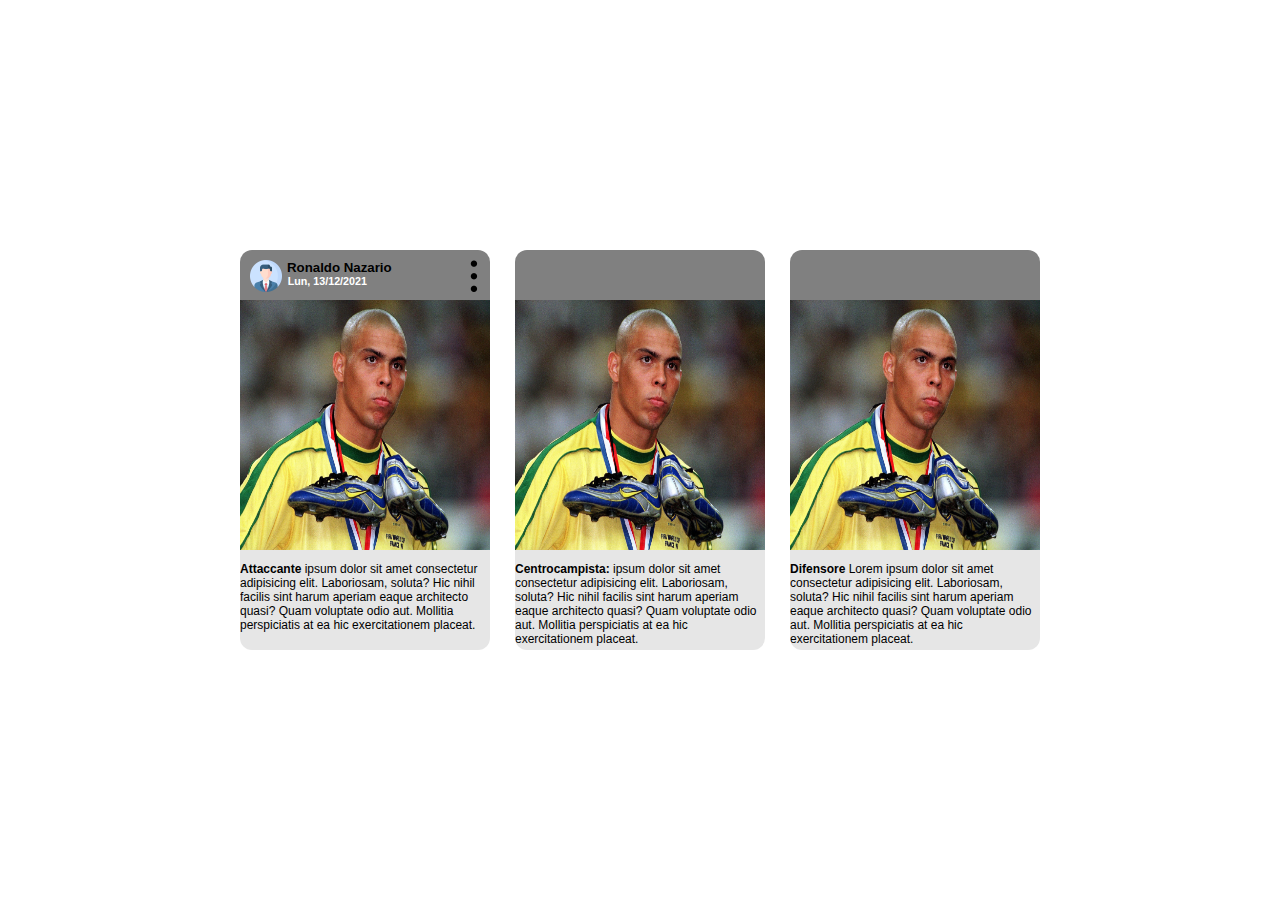
==== index.html @ 7d075323 "completamento carta" ====
<!DOCTYPE html>
<html lang="en">
  <head>
    <meta charset="UTF-8" />
    <meta http-equiv="X-UA-Compatible" content="IE=edge" />
    <meta name="viewport" content="width=device-width, initial-scale=1.0" />
    <title>Document</title>
    <link rel="stylesheet" href="style.css" />
  </head>
  <body>
    <div class="card-container">
      <div class="card1">
        <div class="card-header">
          <img
            class="icon"
            src="profile.png"
            alt="profile"
            width="32px"
            height="32px"
          />
          <h5>Ronaldo Nazario</h5>
          <h6>Lun, 13/12/2021</h6>
          <img
            class="option"
            src="option-12.png"
            alt="option"
            width="32px"
            height="32px"
          />
        </div>
        <div class="card-image">
          <img
            src="ronaldo.jpg"
            alt="card.image"
            width="250px"
            height="250px"
          />
        </div>
        <div class="card-footer">
          <p>
            <span>Attaccante</span> ipsum dolor sit amet consectetur adipisicing
            elit. Laboriosam, soluta? Hic nihil facilis sint harum aperiam eaque
            architecto quasi? Quam voluptate odio aut. Mollitia perspiciatis at
            ea hic exercitationem placeat.
          </p>
        </div>
      </div>
      <div class="card2">
        <div class="card-header"></div>
        <div class="card-image">
          <img
            src="ronaldo.jpg"
            alt="card.image"
            width="250px"
            height="250px "
          />
        </div>
        <div class="card-footer">
          <p>
            <span>Centrocampista: </span> ipsum dolor sit amet consectetur
            adipisicing elit. Laboriosam, soluta? Hic nihil facilis sint harum
            aperiam eaque architecto quasi? Quam voluptate odio aut. Mollitia
            perspiciatis at ea hic exercitationem placeat.
          </p>
        </div>
      </div>
      <div class="card3">
        <div class="card-header"></div>
        <div class="card-image">
          <img
            src="ronaldo.jpg"
            alt="card.image"
            width="250px"
            height="250px"
          />
        </div>
        <div class="card-footer">
          <p>
            <span>Difensore </span>Lorem ipsum dolor sit amet consectetur
            adipisicing elit. Laboriosam, soluta? Hic nihil facilis sint harum
            aperiam eaque architecto quasi? Quam voluptate odio aut. Mollitia
            perspiciatis at ea hic exercitationem placeat.
          </p>
        </div>
      </div>
    </div>
  </body>
</html>
---- style.css ----
html {
  font-family: sans-serif;
}
.card-container {
  display: flex;
  background-color: rgb(255, 255, 255);
  justify-content: center;
  align-items: center;
  gap: 25px;
  position: fixed;
  top: 0;
  left: 0;
  width: 100%;
  height: 100%;
}
.card1 {
  width: 250px;
  height: 400px;
  border-radius: 15px;
}
.card2 {
  width: 250px;
  height: 400px;
  border-radius: 15px;
}
.card3 {
  width: 250px;
  height: 400px;

  border-radius: 15px;
}

.card-header {
  display: flex;
  align-items: flex-start;
  width: 100%;
  height: 50px;
  background-color: grey;
  border-top-left-radius: 12px;
  border-top-right-radius: 12px;
}

.card-image {
  width: 100%;
  height: 250px;
}
.card-footer {
  background-color: rgb(230, 230, 230);
  overflow: hidden;
  height: 100px;
  border-bottom-left-radius: 12px;
  border-bottom-right-radius: 12px;
  font-size: 12px;
}
.card-container .card1 .card-header .icon {
  margin-top: 10px;
  margin-left: 10px;
}
.card-container .card1 .card-header h5 {
  top: 0;
  margin-top: 10px;
  margin-left: 5px;
}
.card-container .card1 .card-header h6 {
  margin-bottom: 10px;
  margin-left: -104px;
  color: white;
}
.card-container .card1 .card-header .option {
  margin-top: 10px;
  margin-left: 90px;
}
span {
  font-weight: bold;
}

@media screen and (max-width: 768px) {
  .card-container {
    flex-wrap: wrap;
  }
}
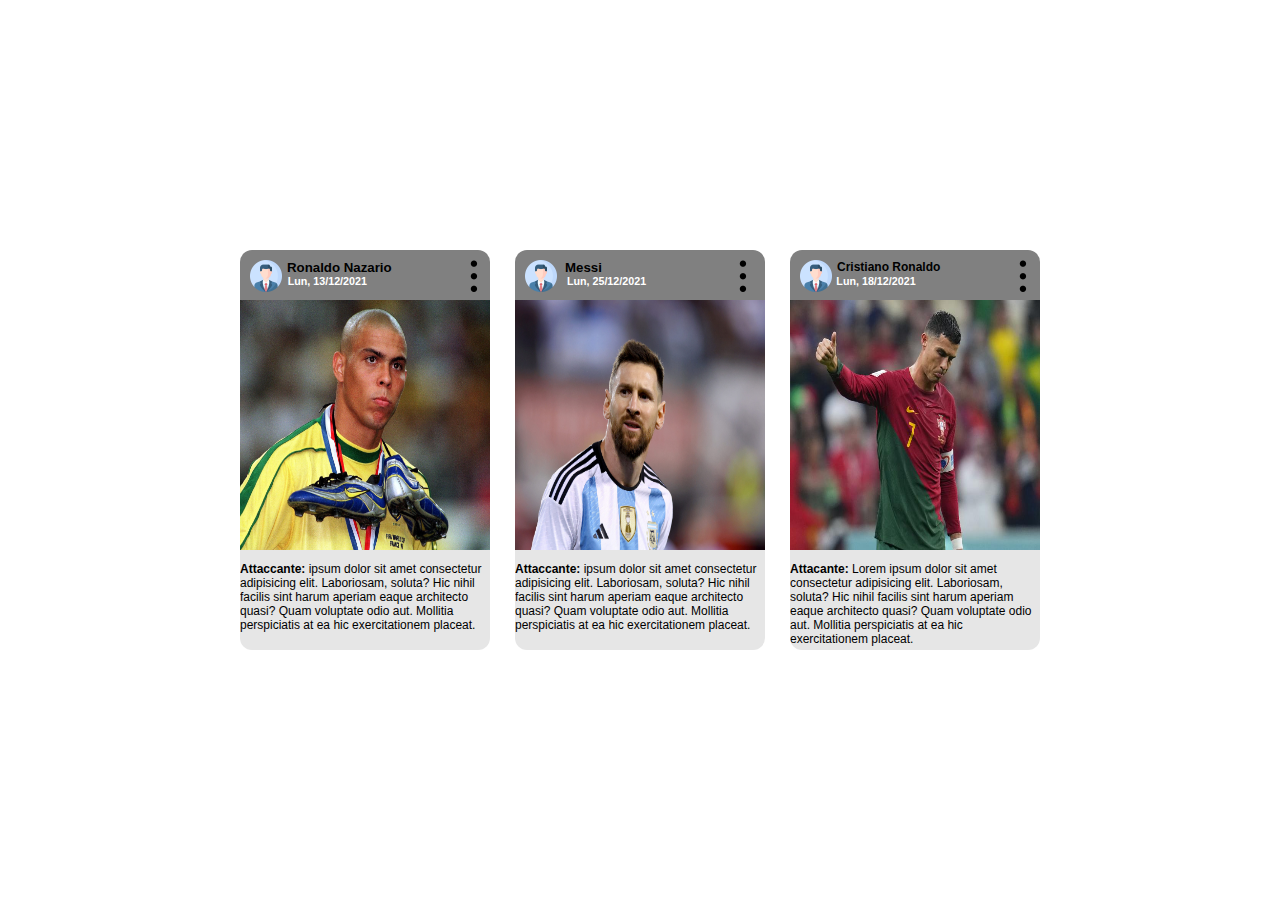
==== commit bbaccfca: "terminazione carte" ====
--- a/index.html
+++ b/index.html
@@ -13,7 +13,7 @@
         <div class="card-header">
           <img
             class="icon"
-            src="profile.png"
+            src="images/profile.png"
             alt="profile"
             width="32px"
             height="32px"
@@ -22,7 +22,7 @@
           <h6>Lun, 13/12/2021</h6>
           <img
             class="option"
-            src="option-12.png"
+            src="images/option-12.png"
             alt="option"
             width="32px"
             height="32px"
@@ -30,7 +30,7 @@
         </div>
         <div class="card-image">
           <img
-            src="ronaldo.jpg"
+            src="images/ronaldo.jpg"
             alt="card.image"
             width="250px"
             height="250px"
@@ -38,18 +38,35 @@
         </div>
         <div class="card-footer">
           <p>
-            <span>Attaccante</span> ipsum dolor sit amet consectetur adipisicing
-            elit. Laboriosam, soluta? Hic nihil facilis sint harum aperiam eaque
-            architecto quasi? Quam voluptate odio aut. Mollitia perspiciatis at
-            ea hic exercitationem placeat.
+            <span>Attaccante: </span> ipsum dolor sit amet consectetur
+            adipisicing elit. Laboriosam, soluta? Hic nihil facilis sint harum
+            aperiam eaque architecto quasi? Quam voluptate odio aut. Mollitia
+            perspiciatis at ea hic exercitationem placeat.
           </p>
         </div>
       </div>
       <div class="card2">
-        <div class="card-header"></div>
+        <div class="card-header">
+          <img
+            class="icon"
+            src="images/profile.png"
+            alt="profile"
+            width="32px"
+            height="32px"
+          />
+          <h5>Messi</h5>
+          <h6>Lun, 25/12/2021</h6>
+          <img
+            class="option"
+            src="images/option-12.png"
+            alt="option"
+            width="32px"
+            height="32px"
+          />
+        </div>
         <div class="card-image">
           <img
-            src="ronaldo.jpg"
+            src="images/messi.jpg"
             alt="card.image"
             width="250px"
             height="250px "
@@ -57,7 +74,7 @@
         </div>
         <div class="card-footer">
           <p>
-            <span>Centrocampista: </span> ipsum dolor sit amet consectetur
+            <span>Attaccante: </span> ipsum dolor sit amet consectetur
             adipisicing elit. Laboriosam, soluta? Hic nihil facilis sint harum
             aperiam eaque architecto quasi? Quam voluptate odio aut. Mollitia
             perspiciatis at ea hic exercitationem placeat.
@@ -65,10 +82,27 @@
         </div>
       </div>
       <div class="card3">
-        <div class="card-header"></div>
+        <div class="card-header">
+          <img
+            class="icon"
+            src="images/profile.png"
+            alt="profile"
+            width="32px"
+            height="32px"
+          />
+          <h5>Cristiano Ronaldo</h5>
+          <h6>Lun, 18/12/2021</h6>
+          <img
+            class="option"
+            src="images/option-12.png"
+            alt="option"
+            width="32px"
+            height="32px"
+          />
+        </div>
         <div class="card-image">
           <img
-            src="ronaldo.jpg"
+            src="images/ronaldo.jpeg"
             alt="card.image"
             width="250px"
             height="250px"
@@ -76,7 +110,7 @@
         </div>
         <div class="card-footer">
           <p>
-            <span>Difensore </span>Lorem ipsum dolor sit amet consectetur
+            <span>Attacante: </span>Lorem ipsum dolor sit amet consectetur
             adipisicing elit. Laboriosam, soluta? Hic nihil facilis sint harum
             aperiam eaque architecto quasi? Quam voluptate odio aut. Mollitia
             perspiciatis at ea hic exercitationem placeat.
--- a/style.css
+++ b/style.css
@@ -70,12 +70,62 @@
   margin-top: 10px;
   margin-left: 90px;
 }
+.card-container .card2 .card-header .icon {
+  margin-top: 10px;
+  margin-left: 10px;
+}
+.card-container .card2 .card-header h5 {
+  top: 0;
+  margin-top: 10px;
+  margin-left: 8px;
+}
+.card-container .card2 .card-header h6 {
+  margin-bottom: 10px;
+  margin-left: -35px;
+  color: white;
+}
+.card-container .card2 .card-header .option {
+  margin-top: 10px;
+  padding-left: 80px;
+}
+.card-container .card3 .card-header .icon {
+  margin-top: 10px;
+  margin-left: 10px;
+}
+.card-container .card3 .card-header h5 {
+  top: 0;
+  margin-top: 10px;
+  margin-left: 5px;
+  font-size: 12px;
+}
+.card-container .card3 .card-header h6 {
+  margin-bottom: 10px;
+  margin-left: -104px;
+  color: white;
+}
+.card-container .card3 .card-header .option {
+  margin-top: 10px;
+  margin-left: 90px;
+}
 span {
   font-weight: bold;
 }
 
-@media screen and (max-width: 768px) {
+@media screen and (min-width: 375px) and (max-width: 768px) {
   .card-container {
-    flex-wrap: wrap;
+    display: grid;
+    grid-template-columns: 1fr 1fr;
+    justify-items: center;
+    align-items: center;
+    overflow: scroll;
   }
 }
+@media screen and (max-width: 375px) {
+  .card-container {
+    display: grid;
+    grid-template-columns: 1fr;
+    justify-items: center;
+    overflow: scroll;
+    align-items: center;
+  }
+}
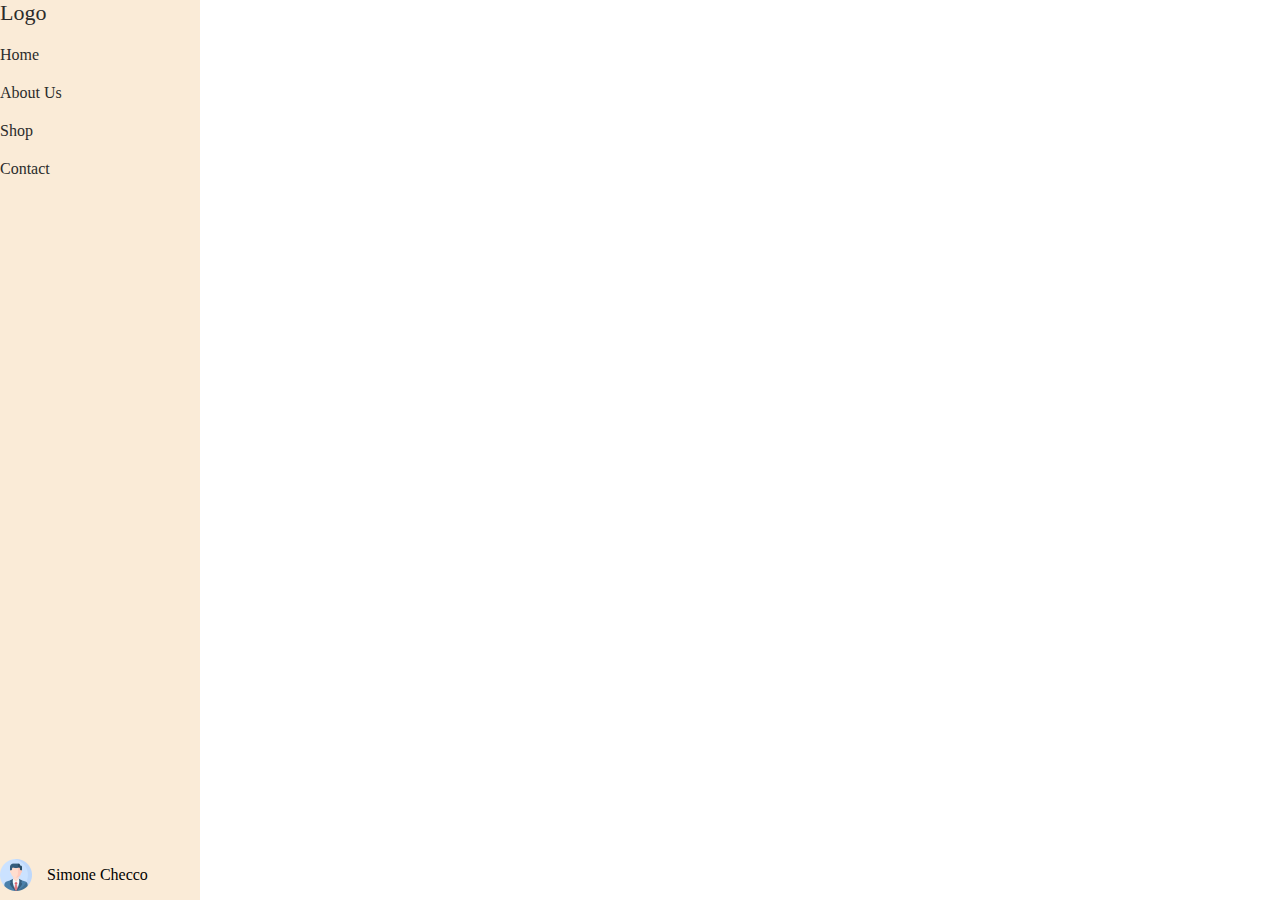
==== commit 41e60c91: "esercizio flexbox" ====
--- a/index.html
+++ b/index.html
@@ -2,120 +2,24 @@
 <html lang="en">
   <head>
     <meta charset="UTF-8" />
-    <meta http-equiv="X-UA-Compatible" content="IE=edge" />
-    <meta name="viewport" content="width=device-width, initial-scale=1.0" />
-    <title>Document</title>
+    <meta
+      name="viewport"
+      content="width=device-width, user-scalable=no, initial-scale=1.0, maximum-scale=1.0, minimum-scale=1.0"
+    />
+    <meta http-equiv="X-UA-Compatible" content="ie=edge" />
     <link rel="stylesheet" href="style.css" />
+    <title>CSS Lessons</title>
   </head>
   <body>
-    <div class="card-container">
-      <div class="card1">
-        <div class="card-header">
-          <img
-            class="icon"
-            src="images/profile.png"
-            alt="profile"
-            width="32px"
-            height="32px"
-          />
-          <h5>Ronaldo Nazario</h5>
-          <h6>Lun, 13/12/2021</h6>
-          <img
-            class="option"
-            src="images/option-12.png"
-            alt="option"
-            width="32px"
-            height="32px"
-          />
-        </div>
-        <div class="card-image">
-          <img
-            src="images/ronaldo.jpg"
-            alt="card.image"
-            width="250px"
-            height="250px"
-          />
-        </div>
-        <div class="card-footer">
-          <p>
-            <span>Attaccante: </span> ipsum dolor sit amet consectetur
-            adipisicing elit. Laboriosam, soluta? Hic nihil facilis sint harum
-            aperiam eaque architecto quasi? Quam voluptate odio aut. Mollitia
-            perspiciatis at ea hic exercitationem placeat.
-          </p>
-        </div>
-      </div>
-      <div class="card2">
-        <div class="card-header">
-          <img
-            class="icon"
-            src="images/profile.png"
-            alt="profile"
-            width="32px"
-            height="32px"
-          />
-          <h5>Messi</h5>
-          <h6>Lun, 25/12/2021</h6>
-          <img
-            class="option"
-            src="images/option-12.png"
-            alt="option"
-            width="32px"
-            height="32px"
-          />
-        </div>
-        <div class="card-image">
-          <img
-            src="images/messi.jpg"
-            alt="card.image"
-            width="250px"
-            height="250px "
-          />
-        </div>
-        <div class="card-footer">
-          <p>
-            <span>Attaccante: </span> ipsum dolor sit amet consectetur
-            adipisicing elit. Laboriosam, soluta? Hic nihil facilis sint harum
-            aperiam eaque architecto quasi? Quam voluptate odio aut. Mollitia
-            perspiciatis at ea hic exercitationem placeat.
-          </p>
-        </div>
-      </div>
-      <div class="card3">
-        <div class="card-header">
-          <img
-            class="icon"
-            src="images/profile.png"
-            alt="profile"
-            width="32px"
-            height="32px"
-          />
-          <h5>Cristiano Ronaldo</h5>
-          <h6>Lun, 18/12/2021</h6>
-          <img
-            class="option"
-            src="images/option-12.png"
-            alt="option"
-            width="32px"
-            height="32px"
-          />
-        </div>
-        <div class="card-image">
-          <img
-            src="images/ronaldo.jpeg"
-            alt="card.image"
-            width="250px"
-            height="250px"
-          />
-        </div>
-        <div class="card-footer">
-          <p>
-            <span>Attacante: </span>Lorem ipsum dolor sit amet consectetur
-            adipisicing elit. Laboriosam, soluta? Hic nihil facilis sint harum
-            aperiam eaque architecto quasi? Quam voluptate odio aut. Mollitia
-            perspiciatis at ea hic exercitationem placeat.
-          </p>
-        </div>
+    <div class="container">
+      <a href="#" class="logo">Logo</a>
+      <a href="#" class="link">Home</a>
+      <a href="#" class="link">About Us</a>
+      <a href="#" class="link">Shop</a>
+      <a href="#" class="link">Contact</a>
+      <div class="avatar">
+        <img src="profile.png" alt="icon profile" width="32" height="32" />
+        <p>Simone Checco</p>
       </div>
     </div>
   </body>
--- a/style.css
+++ b/style.css
@@ -1,131 +1,34 @@
-html {
-  font-family: sans-serif;
-}
-.card-container {
+.container {
   display: flex;
-  background-color: rgb(255, 255, 255);
-  justify-content: center;
-  align-items: center;
-  gap: 25px;
+  flex-direction: column;
+  justify-content: flex-start;
+  gap: 20px 20px;
+  background-color: antiquewhite;
+  width: 200px;
+  height: 100%;
   position: fixed;
   top: 0;
   left: 0;
-  width: 100%;
+}
+.logo {
+  font-size: 22px;
+}
+.container a {
+  text-decoration: none;
+  color: #2b2b2b;
+}
+
+.container .link:hover {
+  color: #2b2bb2;
+  transition: 0.3s;
+}
+
+.container .avatar {
+  display: flex;
+  align-items: center;
+  flex-wrap: wrap;
+  column-gap: 15px;
+  flex-direction: row;
+  align-content: flex-end;
   height: 100%;
 }
-.card1 {
-  width: 250px;
-  height: 400px;
-  border-radius: 15px;
-}
-.card2 {
-  width: 250px;
-  height: 400px;
-  border-radius: 15px;
-}
-.card3 {
-  width: 250px;
-  height: 400px;
-
-  border-radius: 15px;
-}
-
-.card-header {
-  display: flex;
-  align-items: flex-start;
-  width: 100%;
-  height: 50px;
-  background-color: grey;
-  border-top-left-radius: 12px;
-  border-top-right-radius: 12px;
-}
-
-.card-image {
-  width: 100%;
-  height: 250px;
-}
-.card-footer {
-  background-color: rgb(230, 230, 230);
-  overflow: hidden;
-  height: 100px;
-  border-bottom-left-radius: 12px;
-  border-bottom-right-radius: 12px;
-  font-size: 12px;
-}
-.card-container .card1 .card-header .icon {
-  margin-top: 10px;
-  margin-left: 10px;
-}
-.card-container .card1 .card-header h5 {
-  top: 0;
-  margin-top: 10px;
-  margin-left: 5px;
-}
-.card-container .card1 .card-header h6 {
-  margin-bottom: 10px;
-  margin-left: -104px;
-  color: white;
-}
-.card-container .card1 .card-header .option {
-  margin-top: 10px;
-  margin-left: 90px;
-}
-.card-container .card2 .card-header .icon {
-  margin-top: 10px;
-  margin-left: 10px;
-}
-.card-container .card2 .card-header h5 {
-  top: 0;
-  margin-top: 10px;
-  margin-left: 8px;
-}
-.card-container .card2 .card-header h6 {
-  margin-bottom: 10px;
-  margin-left: -35px;
-  color: white;
-}
-.card-container .card2 .card-header .option {
-  margin-top: 10px;
-  padding-left: 80px;
-}
-.card-container .card3 .card-header .icon {
-  margin-top: 10px;
-  margin-left: 10px;
-}
-.card-container .card3 .card-header h5 {
-  top: 0;
-  margin-top: 10px;
-  margin-left: 5px;
-  font-size: 12px;
-}
-.card-container .card3 .card-header h6 {
-  margin-bottom: 10px;
-  margin-left: -104px;
-  color: white;
-}
-.card-container .card3 .card-header .option {
-  margin-top: 10px;
-  margin-left: 90px;
-}
-span {
-  font-weight: bold;
-}
-
-@media screen and (min-width: 375px) and (max-width: 768px) {
-  .card-container {
-    display: grid;
-    grid-template-columns: 1fr 1fr;
-    justify-items: center;
-    align-items: center;
-    overflow: scroll;
-  }
-}
-@media screen and (max-width: 375px) {
-  .card-container {
-    display: grid;
-    grid-template-columns: 1fr;
-    justify-items: center;
-    overflow: scroll;
-    align-items: center;
-  }
-}
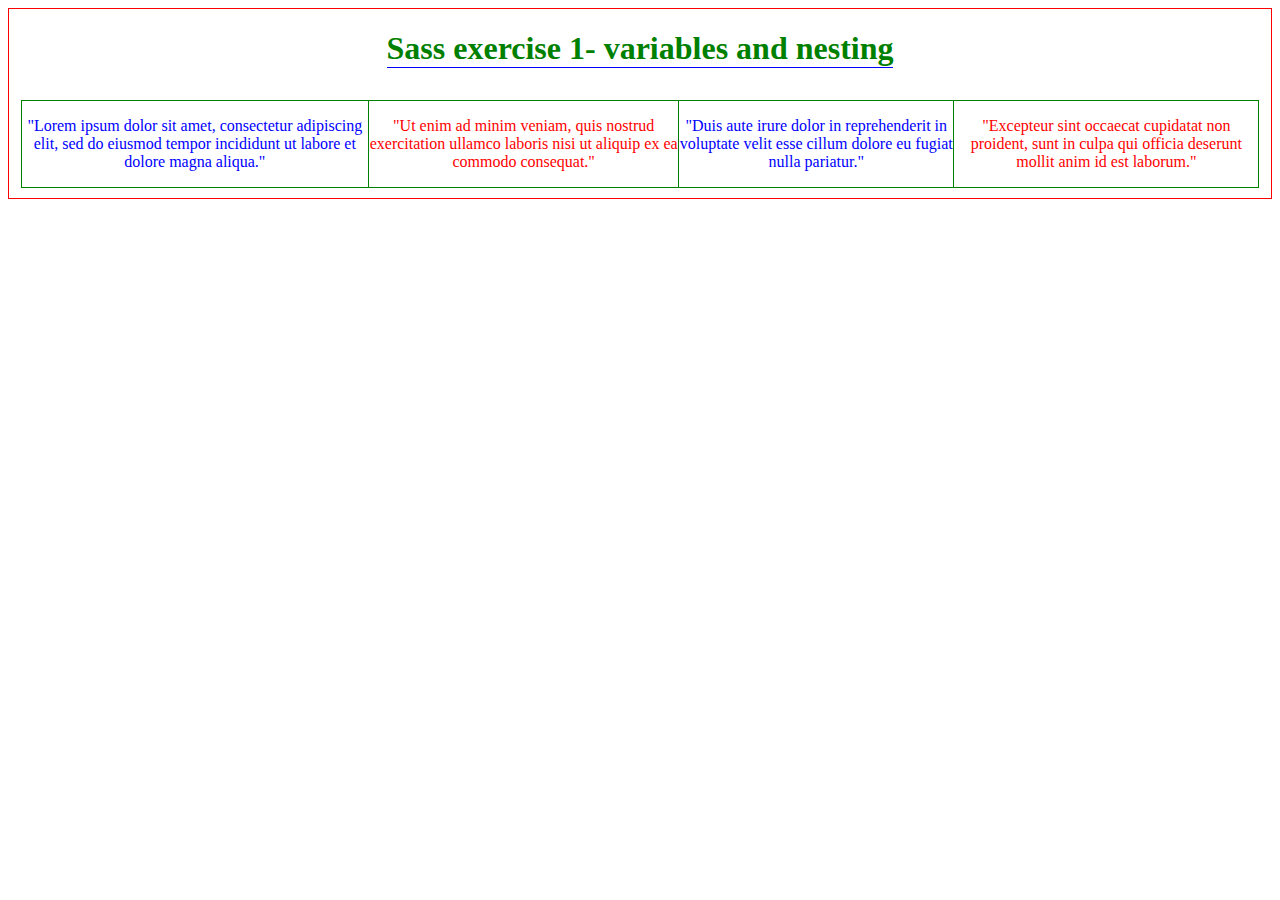
==== commit bd82b788: "esercizio 1 scsss" ====
--- a/index.html
+++ b/index.html
@@ -1,26 +1,39 @@
 <!DOCTYPE html>
-<html lang="en">
+<html>
   <head>
-    <meta charset="UTF-8" />
-    <meta
-      name="viewport"
-      content="width=device-width, user-scalable=no, initial-scale=1.0, maximum-scale=1.0, minimum-scale=1.0"
-    />
-    <meta http-equiv="X-UA-Compatible" content="ie=edge" />
-    <link rel="stylesheet" href="style.css" />
-    <title>CSS Lessons</title>
+    <title>Sass exercise 1- variables and nesting</title>
+    <link rel="stylesheet" href="./style.css" />
   </head>
   <body>
     <div class="container">
-      <a href="#" class="logo">Logo</a>
-      <a href="#" class="link">Home</a>
-      <a href="#" class="link">About Us</a>
-      <a href="#" class="link">Shop</a>
-      <a href="#" class="link">Contact</a>
-      <div class="avatar">
-        <img src="profile.png" alt="icon profile" width="32" height="32" />
-        <p>Simone Checco</p>
-      </div>
+      <h1>Sass exercise 1- variables and nesting</h1>
+      <section>
+        <article class="not-last">
+          <p class="blue">
+            "Lorem ipsum dolor sit amet, consectetur adipiscing elit, sed do
+            eiusmod tempor incididunt ut labore et dolore magna aliqua."
+          </p>
+        </article>
+        <article class="not-last">
+          <p class="red">
+            "Ut enim ad minim veniam, quis nostrud exercitation ullamco laboris
+            nisi ut aliquip ex ea commodo consequat."
+          </p>
+        </article>
+        <article class="not-last">
+          <p class="blue">
+            "Duis aute irure dolor in reprehenderit in voluptate velit esse
+            cillum dolore eu fugiat nulla pariatur."
+          </p>
+        </article>
+        <article class="last">
+          <p class="red">
+            "Excepteur sint occaecat cupidatat non proident, sunt in culpa qui
+            officia deserunt mollit anim id est laborum."
+          </p>
+        </article>
+      </section>
+      <div></div>
     </div>
   </body>
 </html>
--- a/style.css
+++ b/style.css
@@ -1,34 +1,35 @@
 .container {
   display: flex;
   flex-direction: column;
-  justify-content: flex-start;
-  gap: 20px 20px;
-  background-color: antiquewhite;
-  width: 200px;
-  height: 100%;
-  position: fixed;
-  top: 0;
-  left: 0;
+  border: 1px solid red;
+  row-gap: 10px;
 }
-.logo {
-  font-size: 22px;
+.container h1 {
+  align-self: center;
+  color: green;
+  border-bottom: 1px solid blue;
+  text-decoration-color: blue;
 }
-.container a {
-  text-decoration: none;
-  color: #2b2b2b;
+.container section {
+  display: flex;
+  align-self: center;
+  flex-direction: row;
+  justify-content: center;
+  border: 1px solid green;
+  width: 98%;
+}
+.container section .not-last {
+  display: flex;
+  border-right: 1px solid green;
+  height: auto;
+}
+.container section .red {
+  color: red;
+  text-align: center;
+}
+.container section .blue {
+  color: blue;
+  text-align: center;
 }
 
-.container .link:hover {
-  color: #2b2bb2;
-  transition: 0.3s;
-}
-
-.container .avatar {
-  display: flex;
-  align-items: center;
-  flex-wrap: wrap;
-  column-gap: 15px;
-  flex-direction: row;
-  align-content: flex-end;
-  height: 100%;
-}
+/*# sourceMappingURL=style.css.map */
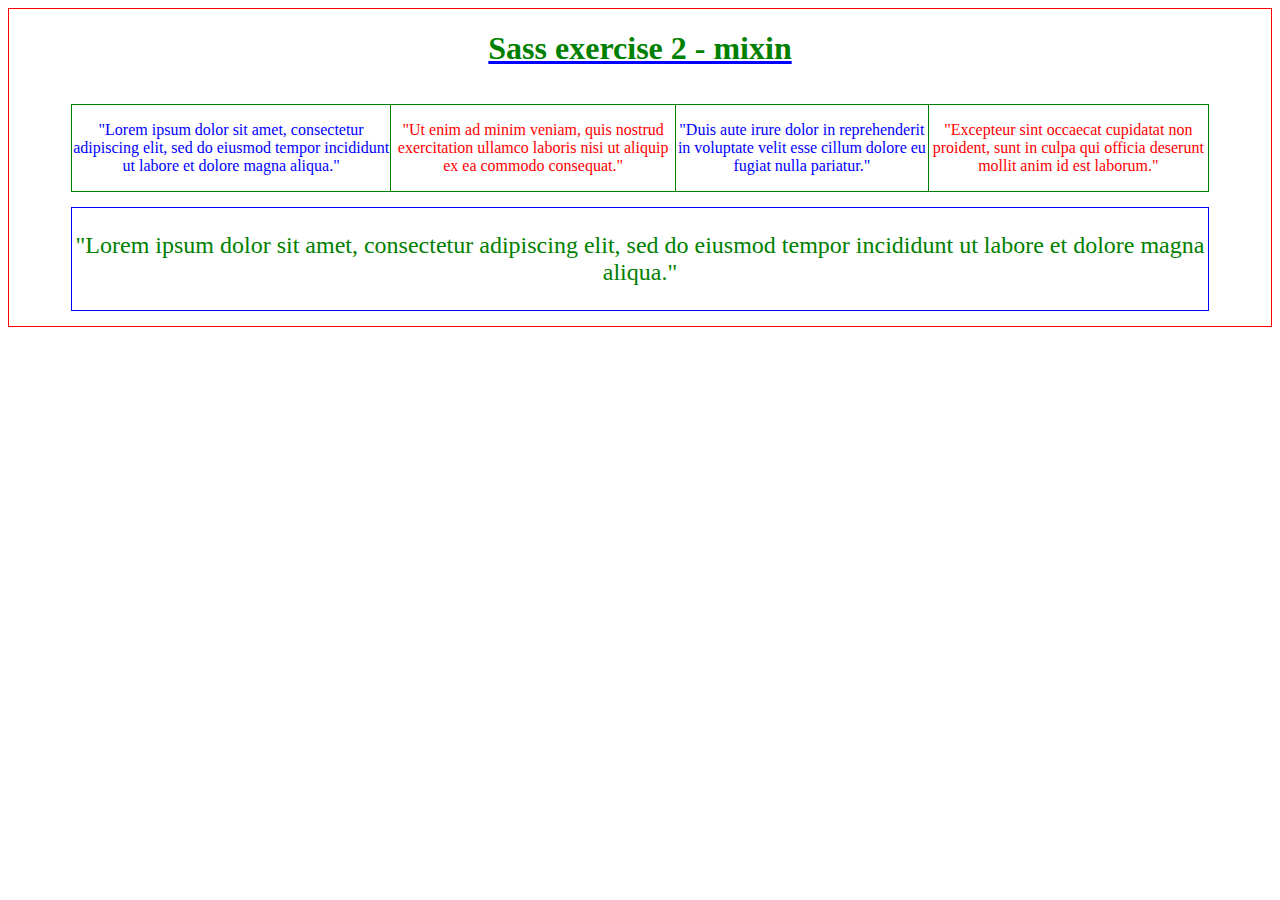
==== commit 7e5e692d: "scss esercizio 2" ====
--- a/index.html
+++ b/index.html
@@ -1,13 +1,13 @@
 <!DOCTYPE html>
 <html>
   <head>
-    <title>Sass exercise 1- variables and nesting</title>
-    <link rel="stylesheet" href="./style.css" />
+    <title>Sass exercise 2 - mixin</title>
+    <link rel="stylesheet" href="style.css" />
   </head>
   <body>
     <div class="container">
-      <h1>Sass exercise 1- variables and nesting</h1>
-      <section>
+      <h1>Sass exercise 2 - mixin</h1>
+      <section class="header">
         <article class="not-last">
           <p class="blue">
             "Lorem ipsum dolor sit amet, consectetur adipiscing elit, sed do
@@ -33,6 +33,14 @@
           </p>
         </article>
       </section>
+      <section class="footer">
+        <article>
+          <p>
+            "Lorem ipsum dolor sit amet, consectetur adipiscing elit, sed do
+            eiusmod tempor incididunt ut labore et dolore magna aliqua."
+          </p>
+        </article>
+      </section>
       <div></div>
     </div>
   </body>
--- a/style.css
+++ b/style.css
@@ -2,34 +2,49 @@
   display: flex;
   flex-direction: column;
   border: 1px solid red;
-  row-gap: 10px;
+  row-gap: 15px;
 }
 .container h1 {
+  color: green;
   align-self: center;
-  color: green;
-  border-bottom: 1px solid blue;
+  text-decoration: underline;
   text-decoration-color: blue;
 }
-.container section {
+.container .header {
   display: flex;
+  flex-direction: row;
   align-self: center;
-  flex-direction: row;
-  justify-content: center;
+  row-gap: 15px;
   border: 1px solid green;
-  width: 98%;
+  width: 90%;
 }
-.container section .not-last {
-  display: flex;
+.container .header .not-last {
+  border-color: green;
   border-right: 1px solid green;
-  height: auto;
+  font-size: 16px;
 }
-.container section .red {
+.container .header .red {
   color: red;
   text-align: center;
 }
-.container section .blue {
+.container .header .blue {
   color: blue;
   text-align: center;
 }
+.container .footer {
+  align-self: center;
+  border: 1px solid blue;
+  width: 90%;
+}
+.container .footer article {
+  border-color: green;
+  border-right: 1px solid green;
+  font-size: 24px;
+  border-right: none;
+}
+.container .footer article p {
+  text-align: center;
+  color: green;
+}
 
 /*# sourceMappingURL=style.css.map */
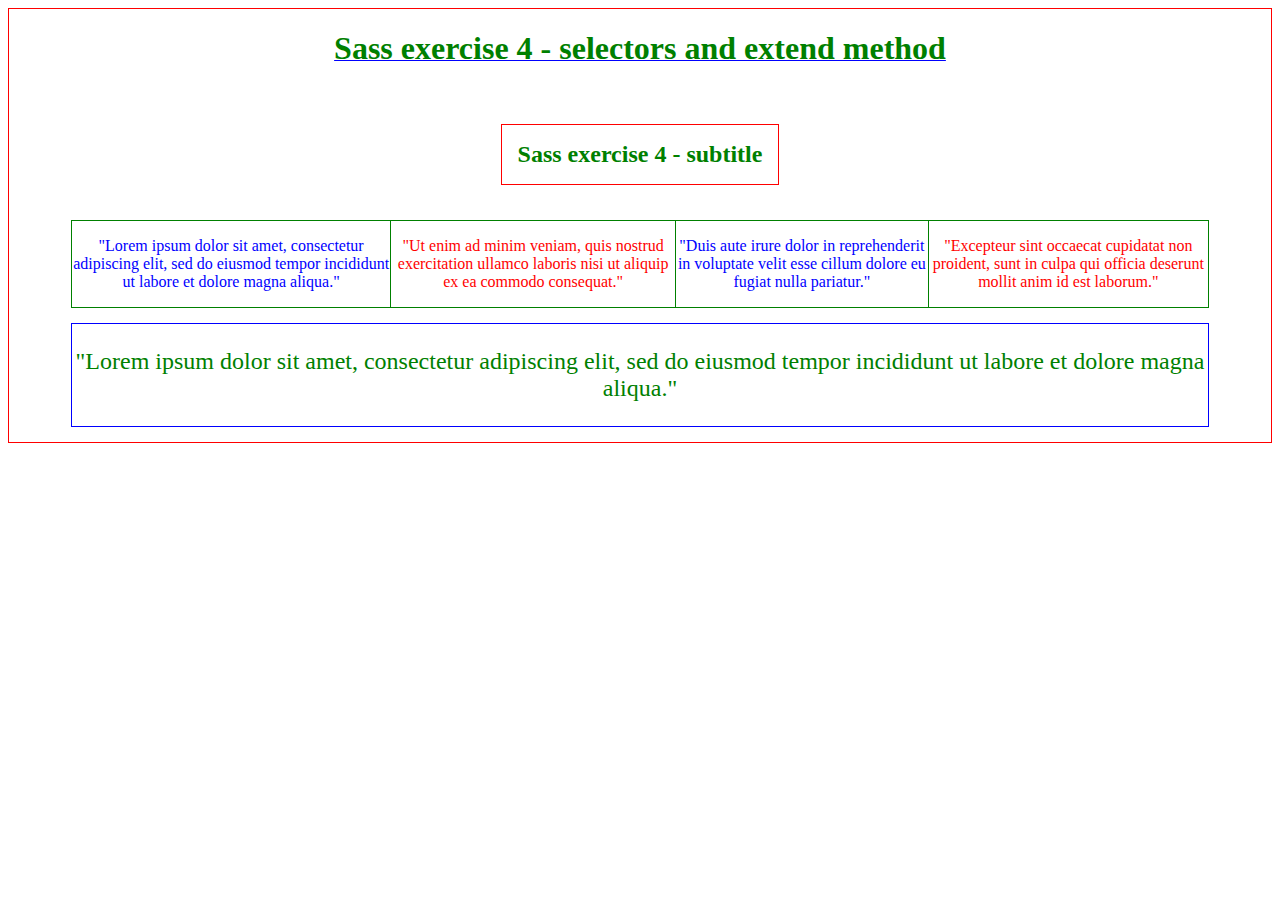
==== commit e6bad0f0: "scss esercizio 4" ====
--- a/index.html
+++ b/index.html
@@ -1,12 +1,13 @@
 <!DOCTYPE html>
 <html>
   <head>
-    <title>Sass exercise 2 - mixin</title>
+    <title>Sass exercise 4 - selectors and extend method</title>
     <link rel="stylesheet" href="style.css" />
   </head>
   <body>
     <div class="container">
-      <h1>Sass exercise 2 - mixin</h1>
+      <h1>Sass exercise 4 - selectors and extend method</h1>
+      <h2>Sass exercise 4 - subtitle</h2>
       <section class="header">
         <article class="not-last">
           <p class="blue">
--- a/style.css
+++ b/style.css
@@ -4,11 +4,17 @@
   border: 1px solid red;
   row-gap: 15px;
 }
-.container h1 {
+.container h1,
+.container h2 {
   color: green;
   align-self: center;
-  text-decoration: underline;
+  text-decoration: 1px underline;
   text-decoration-color: blue;
+}
+.container h2 {
+  text-decoration: none;
+  border: 1px solid red;
+  padding: 1rem;
 }
 .container .header {
   display: flex;
@@ -21,7 +27,7 @@
 .container .header .not-last {
   border-color: green;
   border-right: 1px solid green;
-  font-size: 16px;
+  font-size: 1rem;
 }
 .container .header .red {
   color: red;
@@ -39,7 +45,7 @@
 .container .footer article {
   border-color: green;
   border-right: 1px solid green;
-  font-size: 24px;
+  font-size: 1.5rem;
   border-right: none;
 }
 .container .footer article p {
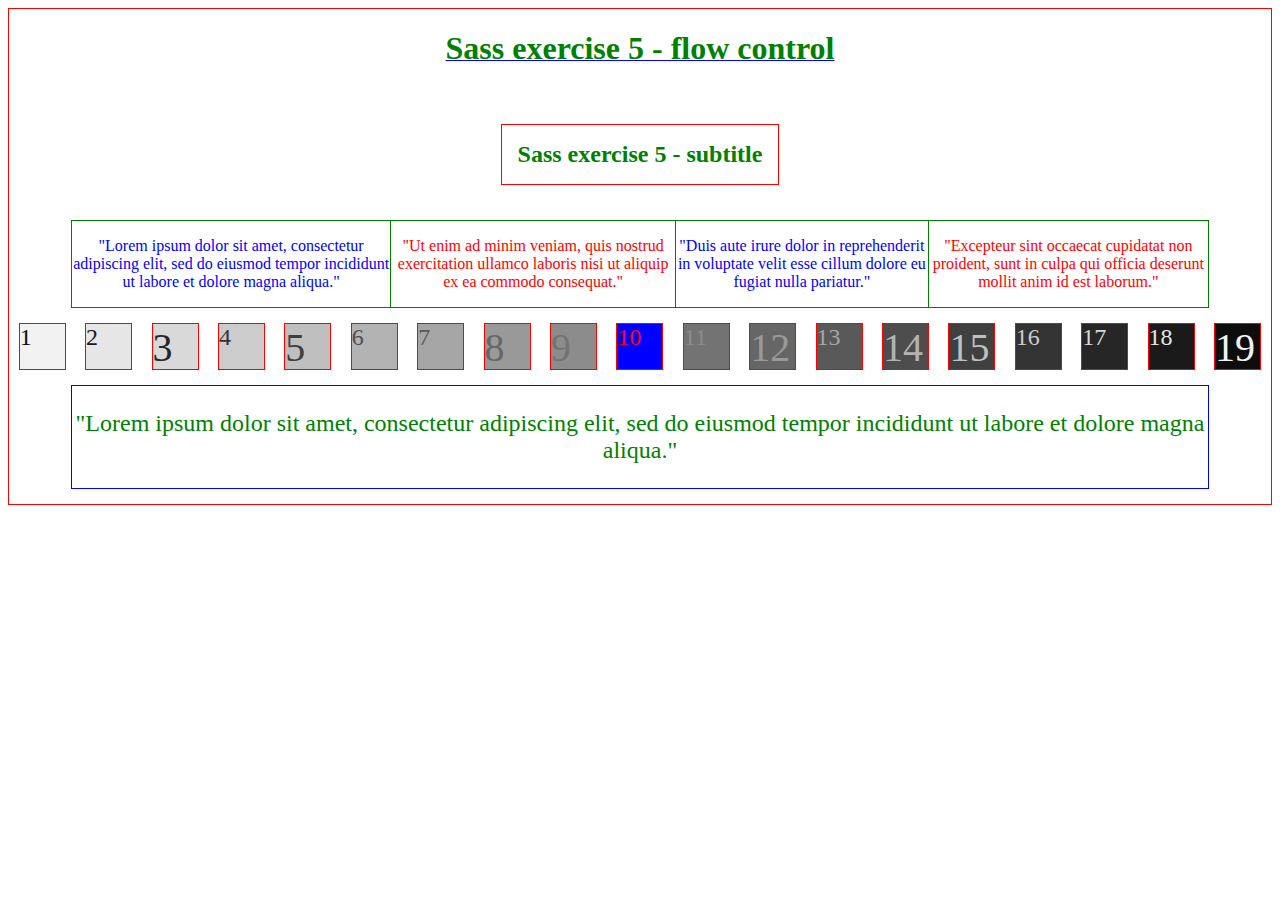
==== commit 0ea37fc7: "scss esercizio 5" ====
--- a/index.html
+++ b/index.html
@@ -1,13 +1,13 @@
 <!DOCTYPE html>
 <html>
   <head>
-    <title>Sass exercise 4 - selectors and extend method</title>
-    <link rel="stylesheet" href="style.css" />
+    <title>Sass exercise 5 - flow control</title>
+    <link rel="stylesheet" href="./style.css" />
   </head>
   <body>
     <div class="container">
-      <h1>Sass exercise 4 - selectors and extend method</h1>
-      <h2>Sass exercise 4 - subtitle</h2>
+      <h1>Sass exercise 5 - flow control</h1>
+      <h2>Sass exercise 5 - subtitle</h2>
       <section class="header">
         <article class="not-last">
           <p class="blue">
@@ -34,6 +34,27 @@
           </p>
         </article>
       </section>
+      <section class="number">
+        <div class="fs-1rem" id="fsid-1rem">1</div>
+        <div class="fs-2rem" id="fsid-2rem">2</div>
+        <div class="fs-3rem" id="fsid-3rem">3</div>
+        <div class="fs-1rem" id="fsid-4rem">4</div>
+        <div class="fs-2rem" id="fsid-5rem">5</div>
+        <div class="fs-3rem" id="fsid-6rem">6</div>
+        <div class="fs-2rem" id="fsid-7rem">7</div>
+        <div class="fs-1rem" id="fsid-8rem">8</div>
+        <div class="fs-3rem" id="fsid-9rem">9</div>
+        <div class="fs-2rem" id="fsid-10rem">10</div>
+        <div class="fs-1rem" id="fsid-11rem">11</div>
+        <div class="fs-3rem" id="fsid-12rem">12</div>
+        <div class="fs-2rem" id="fsid-13rem">13</div>
+        <div class="fs-1rem" id="fsid-14rem">14</div>
+        <div class="fs-3rem" id="fsid-15rem">15</div>
+        <div class="fs-2rem" id="fsid-16rem">16</div>
+        <div class="fs-1rem" id="fsid-17rem">17</div>
+        <div class="fs-3rem" id="fsid-18rem">18</div>
+        <div class="fs-2rem" id="fsid-19rem">19</div>
+      </section>
       <section class="footer">
         <article>
           <p>
--- a/style.css
+++ b/style.css
@@ -37,6 +37,123 @@
   color: blue;
   text-align: center;
 }
+.container .number {
+  display: flex;
+  width: 100%;
+  justify-content: space-around;
+}
+.container .number .fs-1rem {
+  border: 1px solid red;
+  width: 2.8125rem;
+  height: 2.8125rem;
+}
+.container .number .fs-2rem {
+  border: 1px solid red;
+  width: 2.8125rem;
+  height: 2.8125rem;
+}
+.container .number .fs-3rem {
+  border: 1px solid red;
+  width: 2.8125rem;
+  height: 2.8125rem;
+}
+.container .number #fsid-1rem {
+  background-color: #f2f2f2;
+  color: #0d0d0d;
+  font-size: 1.5rem;
+}
+.container .number #fsid-2rem {
+  background-color: #e6e6e6;
+  color: #1a1a1a;
+  font-size: 1.5rem;
+}
+.container .number #fsid-3rem {
+  background-color: #d9d9d9;
+  color: #262626;
+  font-size: 2.5rem;
+}
+.container .number #fsid-4rem {
+  background-color: #cccccc;
+  color: #333333;
+  font-size: 1.5rem;
+}
+.container .number #fsid-5rem {
+  background-color: #bfbfbf;
+  color: #404040;
+  font-size: 2.5rem;
+}
+.container .number #fsid-6rem {
+  background-color: #b3b3b3;
+  color: #4d4d4d;
+  font-size: 1.5rem;
+}
+.container .number #fsid-7rem {
+  background-color: #a6a6a6;
+  color: #595959;
+  font-size: 1.5rem;
+}
+.container .number #fsid-8rem {
+  background-color: #999999;
+  color: #666666;
+  font-size: 2.5rem;
+}
+.container .number #fsid-9rem {
+  background-color: #8c8c8c;
+  color: #737373;
+  font-size: 2.5rem;
+}
+.container .number #fsid-10rem {
+  background-color: gray;
+  color: gray;
+  font-size: 1.5rem;
+  background-color: blue;
+  color: red;
+}
+.container .number #fsid-11rem {
+  background-color: #737373;
+  color: #8c8c8c;
+  font-size: 1.5rem;
+}
+.container .number #fsid-12rem {
+  background-color: #666666;
+  color: #999999;
+  font-size: 2.5rem;
+}
+.container .number #fsid-13rem {
+  background-color: #595959;
+  color: #a6a6a6;
+  font-size: 1.5rem;
+}
+.container .number #fsid-14rem {
+  background-color: #4d4d4d;
+  color: #b3b3b3;
+  font-size: 2.5rem;
+}
+.container .number #fsid-15rem {
+  background-color: #404040;
+  color: #bfbfbf;
+  font-size: 2.5rem;
+}
+.container .number #fsid-16rem {
+  background-color: #333333;
+  color: #cccccc;
+  font-size: 1.5rem;
+}
+.container .number #fsid-17rem {
+  background-color: #262626;
+  color: #d9d9d9;
+  font-size: 1.5rem;
+}
+.container .number #fsid-18rem {
+  background-color: #1a1a1a;
+  color: #e6e6e6;
+  font-size: 1.5rem;
+}
+.container .number #fsid-19rem {
+  background-color: #0d0d0d;
+  color: #f2f2f2;
+  font-size: 2.5rem;
+}
 .container .footer {
   align-self: center;
   border: 1px solid blue;
